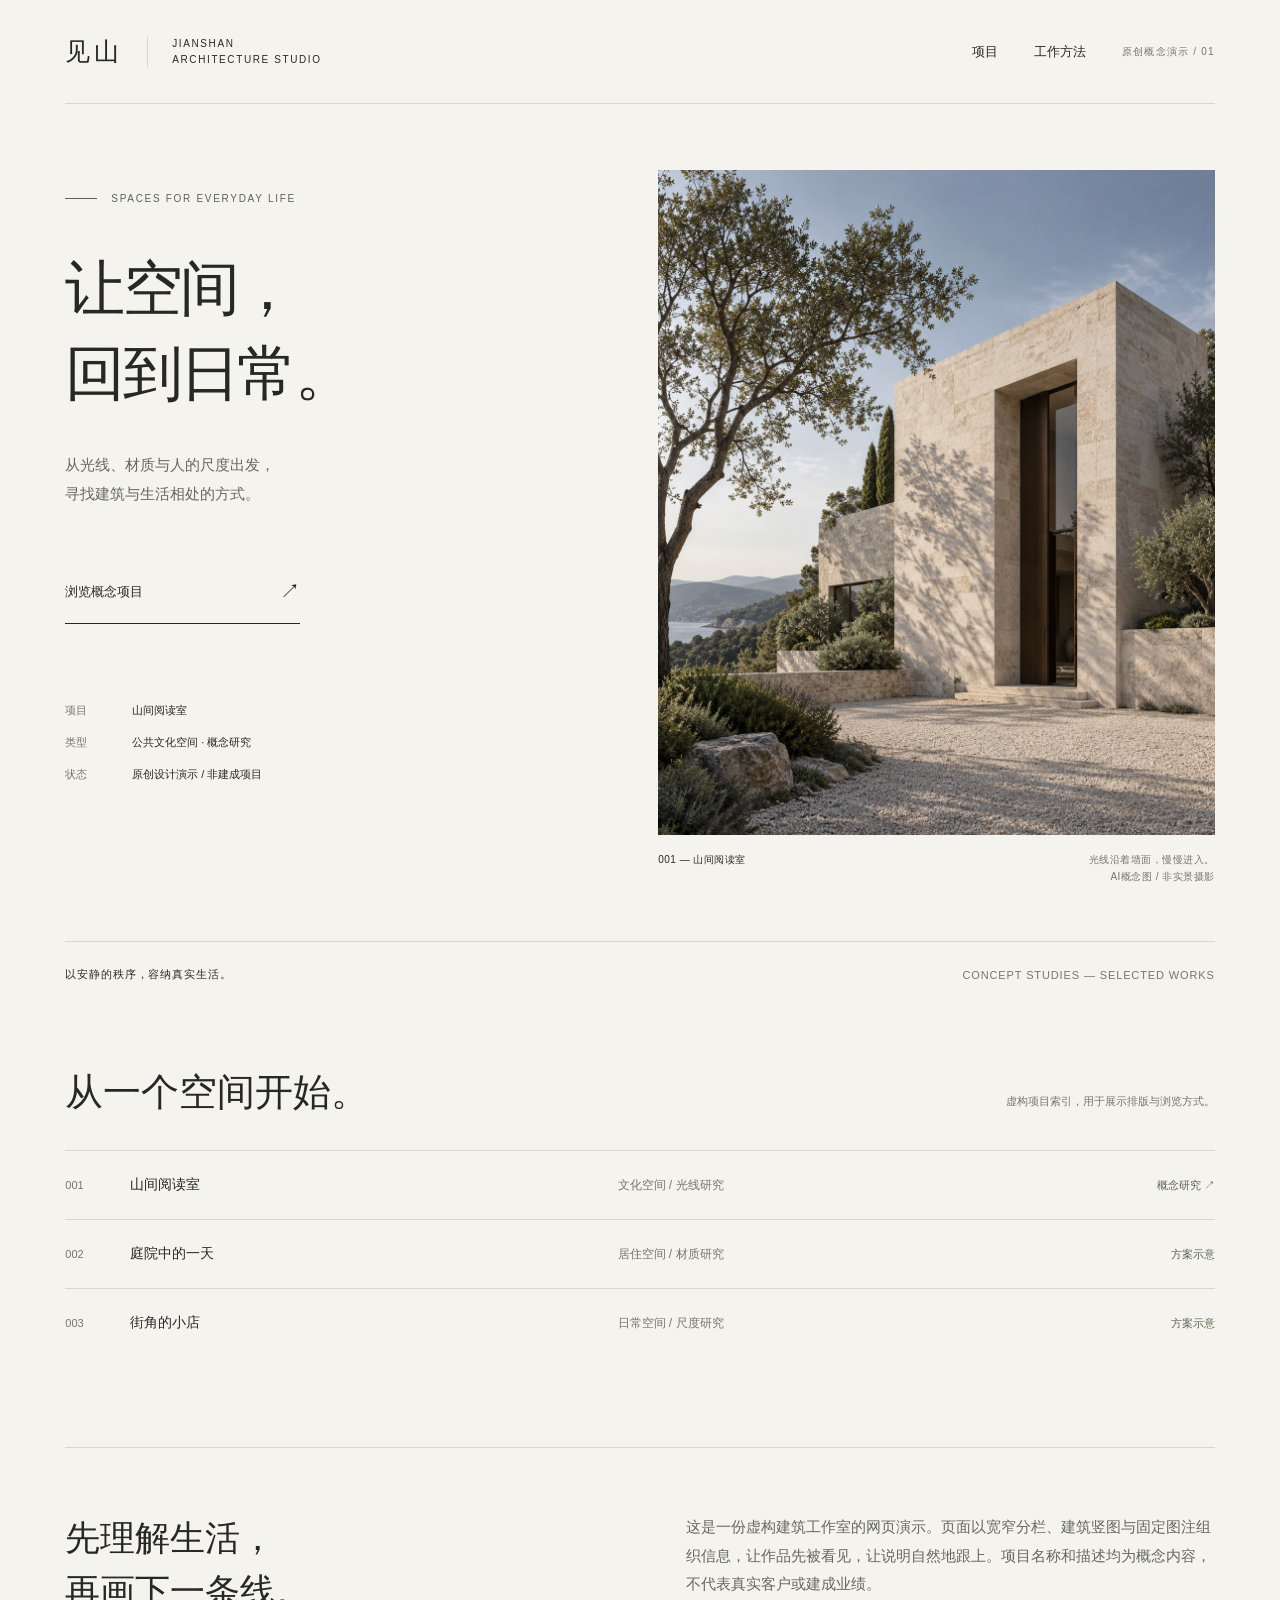
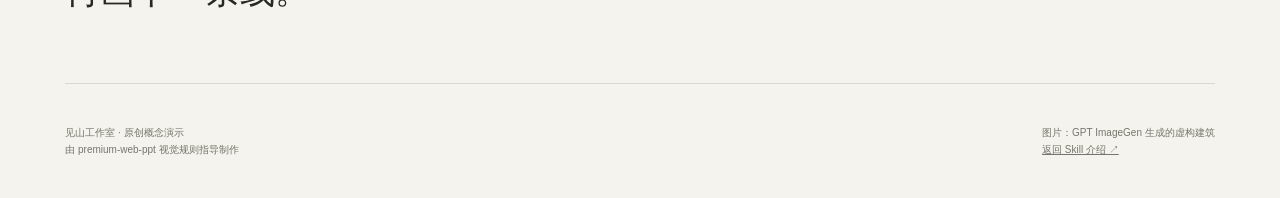
==== examples/web/architecture/index.html @ 0454eb1b "Publish premium design skill with six original web and slide examples" ====
<!doctype html>
<html lang="zh-CN">
<head>
  <meta charset="utf-8"><meta name="viewport" content="width=device-width,initial-scale=1">
  <meta name="description" content="见山工作室原创概念演示：用编辑式留白、建筑竖图和项目索引组织一个建筑事务所官网。">
  <title>见山工作室 · 原创概念演示</title>
  <style>
    :root{--paper:#f5f3ed;--ink:#262923;--muted:#73766d;--line:#d7d8ce;--olive:#5b654e}*{box-sizing:border-box}html{scroll-behavior:smooth;scroll-padding-top:24px}body{margin:0;background:var(--paper);color:var(--ink);font-family:-apple-system,BlinkMacSystemFont,"PingFang SC","Microsoft YaHei",sans-serif}a{color:inherit;text-decoration:none}a:hover{text-decoration:underline;text-underline-offset:5px}a:focus-visible,button:focus-visible{outline:2px solid var(--olive);outline-offset:7px}.frame{max-width:1680px;margin:auto;padding:0 5.1vw}.top{height:104px;display:flex;align-items:center;justify-content:space-between;border-bottom:1px solid var(--line)}.brand{display:flex;align-items:center;gap:25px}.brand strong{font-size:25px;font-weight:550;letter-spacing:.14em}.brand span{border-left:1px solid var(--line);padding-left:24px;font-size:10px;letter-spacing:.16em;line-height:1.6}.nav{display:flex;align-items:center;gap:36px;font-size:13px}.nav small{font-size:10px;letter-spacing:.12em;color:var(--muted)}.menu-toggle{display:none;border:1px solid var(--line);background:none;padding:9px 12px;color:inherit;font:inherit}.hero{display:grid;grid-template-columns:1.02fr 1.12fr;column-gap:7.5%;padding:66px 0 56px;align-items:start}.intro{padding-top:23px}.eyebrow{display:flex;align-items:center;gap:14px;color:var(--olive);font-size:10px;letter-spacing:.17em}.eyebrow:before{content:"";height:1px;width:32px;background:var(--olive)}h1{font-family:"Songti SC","STSong","Noto Serif CJK SC",serif;font-size:clamp(44px,4.65vw,78px);font-weight:400;line-height:1.42;letter-spacing:-.045em;margin:43px 0 35px;word-break:keep-all}.lede{font-size:15px;line-height:1.9;max-width:318px;color:#64685e}.hero-link{display:inline-flex;align-items:center;justify-content:space-between;width:235px;padding:18px 0;margin-top:37px;border-bottom:1px solid var(--ink);font-size:13px}.hero-link span{font-size:20px}.project-meta{display:grid;grid-template-columns:55px 1fr;gap:12px;margin-top:77px;font-size:11px;line-height:1.8}.project-meta dt{color:var(--muted)}.project-meta dd{margin:0}.image-column{margin:0}.project-image{display:block;width:100%;height:665px;object-fit:cover;object-position:50% 50%;background:#d7d6cc}.image-caption{display:flex;justify-content:space-between;gap:20px;font-size:10px;line-height:1.7;letter-spacing:.05em;margin-top:16px}.image-caption span:last-child{color:var(--muted);text-align:right}.edge-label{display:flex;align-items:center;justify-content:space-between;border-top:1px solid var(--line);padding:25px 0;font-size:11px;letter-spacing:.08em}.edge-label span:last-child{color:var(--muted)}.projects{padding:60px 0 90px}.section-heading{display:flex;align-items:baseline;justify-content:space-between;gap:24px;margin-bottom:30px}.section-heading h2{font-family:"Songti SC",serif;font-weight:400;font-size:38px;margin:0}.section-heading p{font-size:11px;color:var(--muted)}.project-row{display:grid;grid-template-columns:65px 1fr 1fr 110px;align-items:center;padding:25px 0;border-top:1px solid var(--line);font-size:14px}.project-row .id{font-size:11px;color:var(--muted)}.project-row .type{font-size:12px;color:var(--muted)}.project-row .status{text-align:right;color:var(--olive);font-size:11px}.approach{display:grid;grid-template-columns:1fr 1fr;gap:8%;padding:65px 0;border-top:1px solid var(--line)}.approach h2{font:400 35px/1.5 "Songti SC",serif;margin:0}.approach p{font-size:15px;line-height:1.9;color:#64685e;margin:0}.footer{display:flex;justify-content:space-between;gap:20px;padding:30px 0;border-top:1px solid var(--line);font-size:10px;color:var(--muted);line-height:1.7}.footer a{text-decoration:underline}@media(min-width:1550px){.project-image{height:690px}}@media(max-width:900px){.frame{padding:0 6vw}.top{height:86px}.hero{gap:6%;padding-top:42px}.project-image{height:600px}h1{font-size:48px}.brand span{display:none}.project-meta{margin-top:44px}.nav{gap:20px}}@media(max-width:600px){.frame{padding:0 24px}.top{height:78px;position:relative}.brand strong{font-size:21px}.menu-toggle{display:block;font-size:12px}.nav{display:none;position:absolute;z-index:3;left:0;right:0;top:77px;background:var(--paper);padding:24px;box-shadow:0 12px 20px #00000008;flex-direction:column;align-items:flex-start;border-bottom:1px solid var(--line)}.nav[data-open="true"]{display:flex}.nav small{display:none}.hero{display:block;padding:29px 0 35px}.intro{padding-top:0}.eyebrow{font-size:8px;gap:10px}h1{font-size:45px;line-height:1.36;margin:25px 0 20px}.lede{font-size:14px;line-height:1.85;margin:0;max-width:290px}.hero-link{font-size:12px;width:205px;margin-top:12px;padding:15px 0}.project-meta{margin:25px 0 27px;font-size:10px;grid-template-columns:44px 1fr;gap:3px 9px}.project-image{height:420px}.image-caption{font-size:9px;margin-top:11px}.edge-label{padding:21px 0;font-size:9px}.edge-label span:last-child{max-width:155px;text-align:right}.projects{padding:42px 0}.section-heading{align-items:flex-start;gap:12px}.section-heading h2{font-size:28px}.section-heading p{font-size:9px;max-width:100px;line-height:1.6;margin-top:4px}.project-row{grid-template-columns:30px 1fr 72px;padding:21px 0;font-size:12px}.project-row .type{display:none}.project-row .status{font-size:9px}.approach{grid-template-columns:1fr;gap:25px;padding:40px 0}.approach h2{font-size:29px}.approach p{font-size:14px}.footer{display:block;font-size:9px}.footer p{margin:0 0 12px}}@media(prefers-reduced-motion:reduce){html{scroll-behavior:auto}}
  </style>
</head>
<body>
  <div class="frame">
    <header class="top"><a class="brand" href="#top" aria-label="见山工作室首页"><strong>见山</strong><span>JIANSHAN<br>ARCHITECTURE STUDIO</span></a><button class="menu-toggle" aria-expanded="false" aria-controls="main-nav">目录 ＋</button><nav class="nav" id="main-nav" aria-label="主导航"><a href="#projects">项目</a><a href="#approach">工作方法</a><small>原创概念演示 / 01</small></nav></header>
    <main id="top">
      <section class="hero" aria-labelledby="hero-title"><div class="intro"><div class="eyebrow">SPACES FOR EVERYDAY LIFE</div><h1 id="hero-title">让空间，<br>回到日常。</h1><p class="lede">从光线、材质与人的尺度出发，<br>寻找建筑与生活相处的方式。</p><a class="hero-link" href="#projects">浏览概念项目 <span aria-hidden="true">↗</span></a><dl class="project-meta"><dt>项目</dt><dd>山间阅读室</dd><dt>类型</dt><dd>公共文化空间 · 概念研究</dd><dt>状态</dt><dd>原创设计演示 / 非建成项目</dd></dl></div><figure class="image-column"><img class="project-image" src="../../shared/architecture.png" alt="GPT生成的山间阅读室建筑概念图，展示自然光与石材墙面"><figcaption class="image-caption"><span>001 — 山间阅读室</span><span>光线沿着墙面，慢慢进入。<br>AI概念图 / 非实景摄影</span></figcaption></figure></section>
      <div class="edge-label"><span>以安静的秩序，容纳真实生活。</span><span>CONCEPT STUDIES — SELECTED WORKS</span></div>
      <section id="projects" class="projects" aria-labelledby="projects-title"><div class="section-heading"><h2 id="projects-title">从一个空间开始。</h2><p>虚构项目索引，用于展示排版与浏览方式。</p></div><div class="project-row"><span class="id">001</span><span>山间阅读室</span><span class="type">文化空间 / 光线研究</span><span class="status">概念研究 ↗</span></div><div class="project-row"><span class="id">002</span><span>庭院中的一天</span><span class="type">居住空间 / 材质研究</span><span class="status">方案示意</span></div><div class="project-row"><span class="id">003</span><span>街角的小店</span><span class="type">日常空间 / 尺度研究</span><span class="status">方案示意</span></div></section>
      <section class="approach" id="approach" aria-labelledby="approach-title"><h2 id="approach-title">先理解生活，<br>再画下一条线。</h2><p>这是一份虚构建筑工作室的网页演示。页面以宽窄分栏、建筑竖图与固定图注组织信息，让作品先被看见，让说明自然地跟上。项目名称和描述均为概念内容，不代表真实客户或建成业绩。</p></section>
    </main>
    <footer class="footer"><p>见山工作室 · 原创概念演示<br>由 premium-web-ppt 视觉规则指导制作</p><p>图片：GPT ImageGen 生成的虚构建筑<br><a href="../../../README.md">返回 Skill 介绍 ↗</a></p></footer>
  </div>
  <script src="../interactions.js"></script>
</body></html>
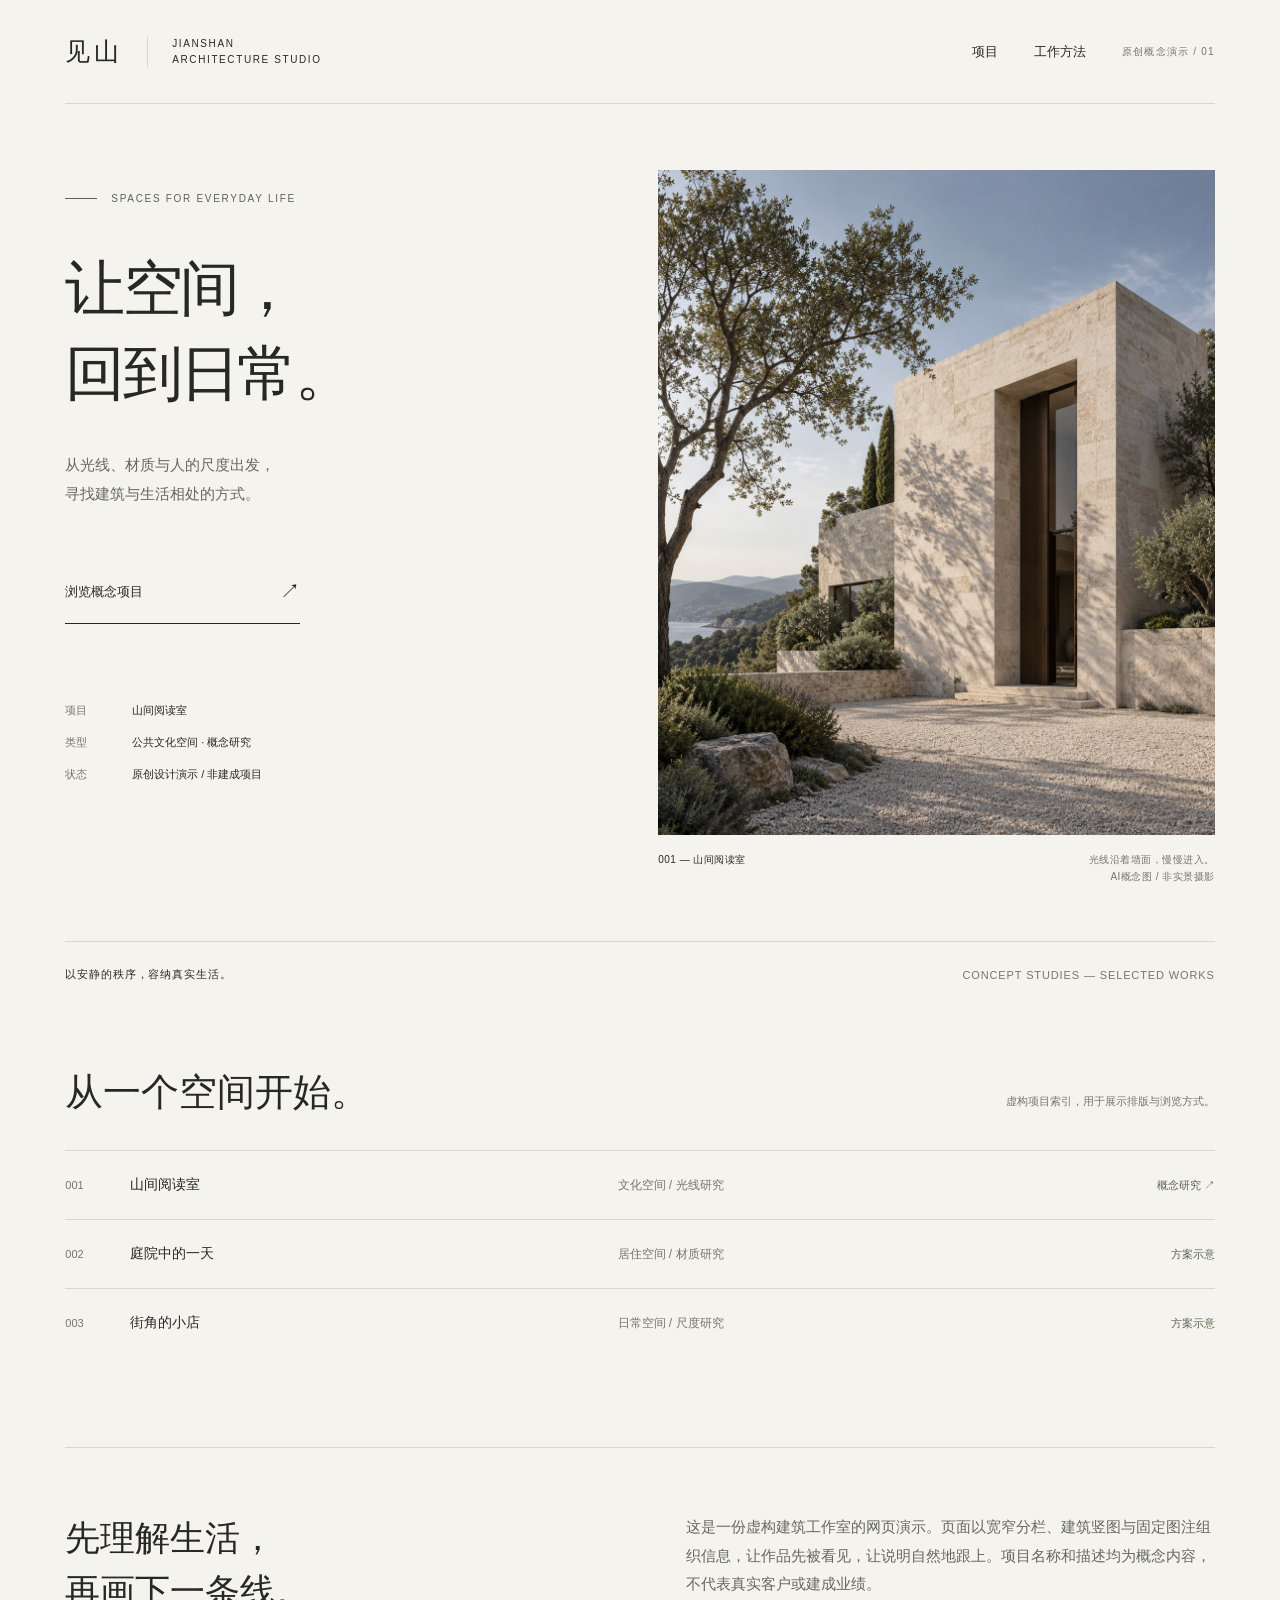
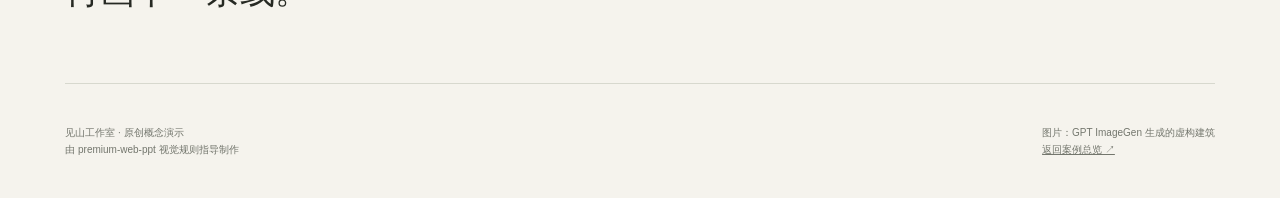
==== commit 68591769: "Add live showcase website and case navigation" ====
--- a/examples/web/architecture/index.html
+++ b/examples/web/architecture/index.html
@@ -17,7 +17,7 @@
       <section id="projects" class="projects" aria-labelledby="projects-title"><div class="section-heading"><h2 id="projects-title">从一个空间开始。</h2><p>虚构项目索引，用于展示排版与浏览方式。</p></div><div class="project-row"><span class="id">001</span><span>山间阅读室</span><span class="type">文化空间 / 光线研究</span><span class="status">概念研究 ↗</span></div><div class="project-row"><span class="id">002</span><span>庭院中的一天</span><span class="type">居住空间 / 材质研究</span><span class="status">方案示意</span></div><div class="project-row"><span class="id">003</span><span>街角的小店</span><span class="type">日常空间 / 尺度研究</span><span class="status">方案示意</span></div></section>
       <section class="approach" id="approach" aria-labelledby="approach-title"><h2 id="approach-title">先理解生活，<br>再画下一条线。</h2><p>这是一份虚构建筑工作室的网页演示。页面以宽窄分栏、建筑竖图与固定图注组织信息，让作品先被看见，让说明自然地跟上。项目名称和描述均为概念内容，不代表真实客户或建成业绩。</p></section>
     </main>
-    <footer class="footer"><p>见山工作室 · 原创概念演示<br>由 premium-web-ppt 视觉规则指导制作</p><p>图片：GPT ImageGen 生成的虚构建筑<br><a href="../../../README.md">返回 Skill 介绍 ↗</a></p></footer>
+    <footer class="footer"><p>见山工作室 · 原创概念演示<br>由 premium-web-ppt 视觉规则指导制作</p><p>图片：GPT ImageGen 生成的虚构建筑<br><a href="../../../">返回案例总览 ↗</a></p></footer>
   </div>
   <script src="../interactions.js"></script>
 </body></html>
